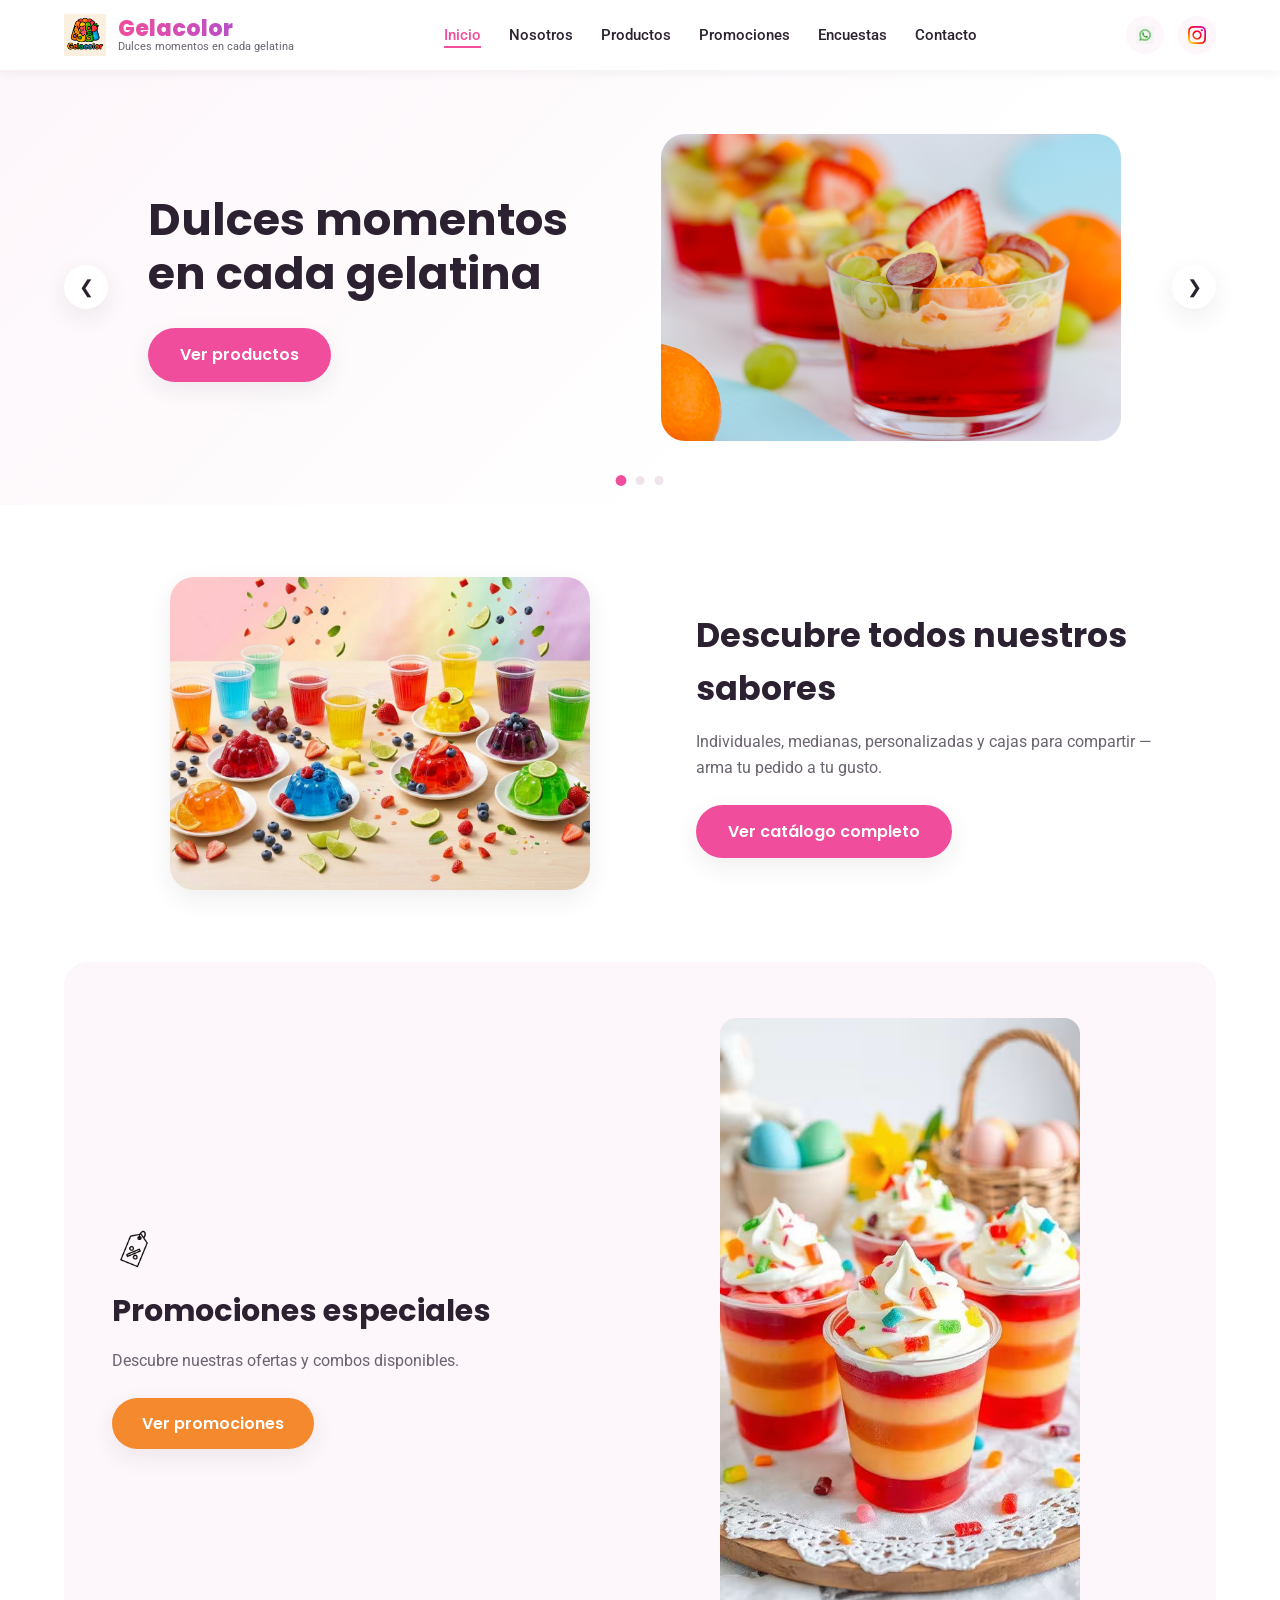
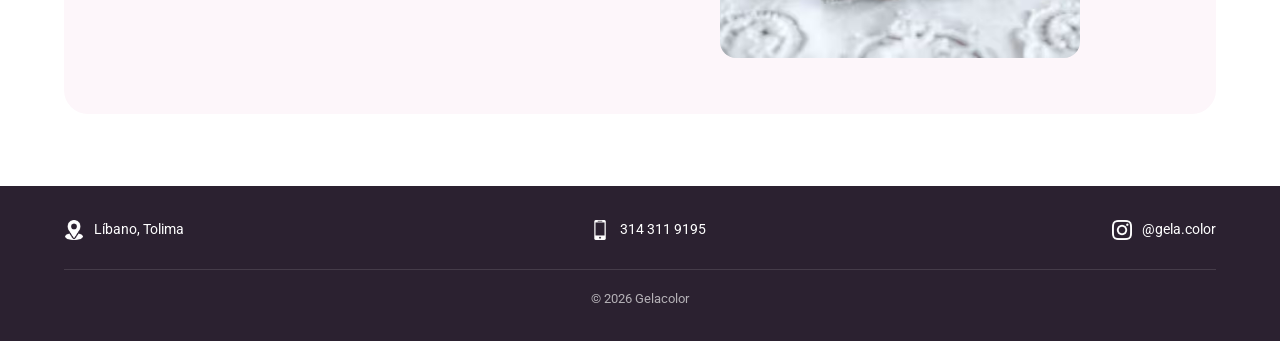
==== index.html @ 1d68e508 "initial commit" ====
<!DOCTYPE html>
<html lang="es">
<head>
  <meta charset="UTF-8">
  <meta name="viewport" content="width=device-width, initial-scale=1.0">
  <title>Gelacolor - Dulces momentos en cada gelatina</title>
  <link rel="icon" type="image/png" href="img/logo.png">
  <link rel="stylesheet" href="style.css">
</head>
<body>

  <!-- ===================== HEADER / NAVBAR ===================== -->
  <header class="header">
    <div class="header__logo-container">
      <!-- IMAGEN: Ícono/logo de gelatina de Gelacolor (ej. logo-gelacolor.png) -->
      <img src="img/logo.png" alt="Logo Gelacolor" class="header__logo-icon">
      <div class="header__brand">
        <a href="index.html" class="header__logo-text">Gelacolor</a>
        <span class="header__slogan">Dulces momentos en cada gelatina</span>
      </div>
    </div>

    <nav class="nav-menu">
      <ul class="nav-menu__list">
        <li class="nav-menu__item"><a href="#inicio" class="nav-menu__link">Inicio</a></li>
        <li class="nav-menu__item"><a href="nosotros.html" class="nav-menu__link">Nosotros</a></li>
        <li class="nav-menu__item"><a href="productos.html" class="nav-menu__link">Productos</a></li>
        <li class="nav-menu__item"><a href="#promociones" class="nav-menu__link">Promociones</a></li>
        <li class="nav-menu__item"><a href="encuestas.html" class="nav-menu__link">Encuestas</a></li>
        <li class="nav-menu__item"><a href="contacto.html" class="nav-menu__link">Contacto</a></li>
      </ul>
    </nav>

    <button class="header__menu-toggle" aria-label="Abrir menú" aria-expanded="false">
      <span class="header__menu-toggle-bar"></span>
      <span class="header__menu-toggle-bar"></span>
      <span class="header__menu-toggle-bar"></span>
    </button>

    <div class="header__social-icons">
      <!-- IMAGEN: Ícono de WhatsApp (ej. icon-whatsapp.svg) -->
      <a href="https://wa.me/573143119195" class="header__social-link" aria-label="WhatsApp" target="_blank" rel="noopener">
        <img src="img/icon-whats.jpg" alt="WhatsApp" class="header__social-icon">
      </a>
      <!-- IMAGEN: Ícono de Instagram (ej. icon-instagram.svg) -->
      <a href="https://www.instagram.com/gela.color/" class="header__social-link" aria-label="Instagram" target="_blank" rel="noopener">
        <img src="img/icon-ig.png " alt="Instagram" class="header__social-icon">
      </a>
    </div>
  </header>

  <main class="main">

    <!-- ===================== SECCIÓN HERO ===================== -->
    <section id="inicio" class="hero-section">
      <button class="hero-section__arrow hero-section__arrow--left" aria-label="Anterior">&#10094;</button>

      <div class="hero-section__content">
        <h1 class="hero-section__title">Dulces momentos en cada gelatina</h1>
        <a href="productos.html" class="hero-section__button">Ver productos</a>
      </div>

      <div class="hero-section__image-container">
        <!-- IMAGEN: Foto principal de gelatina con frutas (fresa y pera) (ej. hero-gelatina.png) -->
        <img src="img/gelatina-con-frutas.jpg" alt="Gelatina con frutas" class="hero-section__image" id="heroImage">
      </div>

      <button class="hero-section__arrow hero-section__arrow--right" aria-label="Siguiente">&#10095;</button>

      <div class="hero-section__dots">
        <span class="hero-section__dot hero-section__dot--active"></span>
        <span class="hero-section__dot"></span>
        <span class="hero-section__dot"></span>
      </div>
    </section>

    <!-- ===================== TEASER DE PRODUCTOS ===================== -->
    <section id="productos" class="productos-teaser js-reveal">
      <div class="productos-teaser__image-container">
        <img src="img/hero-variedad-sabores.jpg" alt="Variedad de gelatinas Gelacolor" class="productos-teaser__image">
      </div>
      <div class="productos-teaser__content">
        <h2 class="productos-teaser__title">Descubre todos nuestros sabores</h2>
        <p class="productos-teaser__text">Individuales, medianas, personalizadas y cajas para compartir — arma tu pedido a tu gusto.</p>
        <a href="productos.html" class="productos-teaser__button">Ver catálogo completo</a>
      </div>
    </section>

    <!-- ===================== PROMOCIONES ESPECIALES ===================== -->
    <section id="promociones" class="promo-section js-reveal">
      <div class="promo-section__content">
        <!-- IMAGEN: Ícono de etiqueta de descuento (ej. icon-descuento.svg) -->
        <img src="img/icon-descuento.png" alt="Ícono de descuento" class="promo-section__icon">
        <h2 class="promo-section__title">Promociones especiales</h2>
        <p class="promo-section__text">Descubre nuestras ofertas y combos disponibles.</p>
        <a href="promociones.html" class="promo-section__button">Ver promociones</a>
      </div>

      <div class="promo-section__image-container">
        <!-- IMAGEN: Foto de productos/gelatinas empacadas (ej. promo-productos.png) -->
        <img src="img/gelatina-promo.avif" alt="Productos empacados Gelacolor" class="promo-section__image">
      </div>
    </section>

  </main>

  <!-- ===================== FOOTER ===================== -->
  <footer id="contacto" class="footer">
    <a href="https://www.google.com/maps/place/4%C2%B055'12.3%22N+75%C2%B003'40.2%22W/@4.9200886,-75.0637416,17z/data=!3m1!4b1!4m4!3m3!8m2!3d4.9200833!4d-75.0611667?entry=ttu&g_ep=EgoyMDI2MDkwOS4wIKXMDSoASAFQAw%3D%3D" class="footer__item" target="_blank" rel="noopener">
      <img src="img/icon-location.png" alt="Ubicación" class="footer__icon">
      <span class="footer__text">Líbano, Tolima</span>
    </a>

    <a href="https://wa.me/573143119195" class="footer__item" target="_blank" rel="noopener">
      <!-- IMAGEN: Ícono de teléfono/WhatsApp (ej. icon-phone.svg) -->
      <img src="img/icon-phone.png" alt="Teléfono" class="footer__icon">
      <span class="footer__text">314 311 9195</span>
    </a>

    <a href="https://www.instagram.com/gela.color/" class="footer__item" target="_blank" rel="noopener">
      <!-- IMAGEN: Ícono de Instagram (ej. icon-instagram.svg) -->
      <img src="img/icon-ig.png" alt="Instagram" class="footer__icon">
      <span class="footer__text">@gela.color</span>
    </a>

    <div class="footer__copyright">
      <span>&copy; 2026 Gelacolor</span>
    </div>
  </footer>

</body>
<script src="script.js"></script>
</html>
---- style.css ----
/* =====================================================
   GELACOLOR — style.css
   Paleta, tipografía y layout según especificación
   ===================================================== */

   @import url('https://fonts.googleapis.com/css2?family=Poppins:wght@600;700;800&family=Roboto:wght@400;500&display=swap');

   :root {
     /* Colores de marca */
     --color-pink: #F04E9C;
     --color-orange: #F5892E;
     --color-yellow: #F5C518;
     --color-green: #6DBE45;
     --color-purple: #9B4FE0;
   
     /* Neutros */
     --color-bg: #FFFFFF;
     --color-bg-soft: #FDF6FA;
     --color-text-dark: #2B2130;
     --color-text-muted: #6B6470;
     --color-white: #FFFFFF;
     --color-border: #F0E4EC;
   
     /* Tipografía */
     --font-heading: 'Poppins', sans-serif;
     --font-body: 'Roboto', sans-serif;
   
     /* Radios y sombras */
     --radius-sm: 8px;
     --radius-md: 16px;
     --radius-lg: 24px;
     --radius-pill: 999px;
     --shadow-soft: 0 8px 24px rgba(43, 33, 48, 0.08);
     --shadow-hover: 0 12px 32px rgba(43, 33, 48, 0.14);
   
     /* Contenedor */
     --container-width: 1200px;
   }
   
   /* ================= RESET BÁSICO ================= */
   *,
   *::before,
   *::after {
     box-sizing: border-box;
     margin: 0;
     padding: 0;
   }
   
   html {
     scroll-behavior: smooth;
   }
   
   body {
     font-family: var(--font-body);
     color: var(--color-text-dark);
     background-color: var(--color-bg);
     line-height: 1.6;
     -webkit-font-smoothing: antialiased;
   }
   
   img {
     max-width: 100%;
     display: block;
   }
   
   ul {
     list-style: none;
   }
   
   a {
     text-decoration: none;
     color: inherit;
   }
   
   button {
     font-family: inherit;
     cursor: pointer;
     border: none;
   }
   
   h1, h2, h3 {
     font-family: var(--font-heading);
     font-weight: 700;
   }
   
   .main {
     overflow-x: hidden;
   }
   
   /* Utilidad de contenedor reutilizada por las secciones */
   .hero-section,
   .products-section,
   .promo-section,
   .footer,
   .header {
     padding-left: 5%;
     padding-right: 5%;
   }
   
   /* ================= HEADER / NAVBAR ================= */
   .header {
     position: sticky;
     top: 0;
     z-index: 100;
     display: flex;
     align-items: center;
     justify-content: space-between;
     gap: 24px;
     background-color: var(--color-white);
     padding-top: 14px;
     padding-bottom: 14px;
     box-shadow: 0 2px 12px rgba(43, 33, 48, 0.06);
     transition: padding 0.25s ease, box-shadow 0.25s ease;
   }

   .header--scrolled {
     padding-top: 8px;
     padding-bottom: 8px;
     box-shadow: 0 4px 18px rgba(43, 33, 48, 0.12);
   }
   
   .header__logo-container {
     display: flex;
     align-items: center;
     gap: 12px;
     flex-shrink: 0;
   }
   
   .header__logo-icon {
     width: 42px;
     height: 42px;
     object-fit: contain;
   }
   
   .header__brand {
     display: flex;
     flex-direction: column;
     line-height: 1.15;
   }
   
   .header__logo-text {
     font-family: var(--font-heading);
     font-weight: 800;
     font-size: 1.4rem;
     background: linear-gradient(90deg, var(--color-pink), var(--color-purple));
     -webkit-background-clip: text;
     background-clip: text;
     color: transparent;
   }
   
   .header__slogan {
     font-size: 0.7rem;
     color: var(--color-text-muted);
   }
   
   .nav-menu__list {
     display: flex;
     align-items: center;
     gap: 28px;
     flex-wrap: wrap;
   }
   
   .nav-menu__link {
     font-size: 0.95rem;
     font-weight: 500;
     color: var(--color-text-dark);
     position: relative;
     padding-bottom: 4px;
     transition: color 0.2s ease;
   }
   
   .nav-menu__link::after {
     content: "";
     position: absolute;
     left: 0;
     bottom: 0;
     width: 0;
     height: 2px;
     background-color: var(--color-pink);
     transition: width 0.25s ease;
   }
   
   .nav-menu__link:hover {
     color: var(--color-pink);
   }
   
   .nav-menu__link:hover::after {
     width: 100%;
   }

   .nav-menu__link--active {
     color: var(--color-pink);
   }

   .nav-menu__link--active::after {
     width: 100%;
   }
   
   .header__social-icons {
     display: flex;
     align-items: center;
     gap: 14px;
     flex-shrink: 0;
   }
   
   .header__social-link {
     display: flex;
     align-items: center;
     justify-content: center;
     width: 38px;
     height: 38px;
     border-radius: var(--radius-pill);
     background-color: var(--color-bg-soft);
     transition: transform 0.2s ease, background-color 0.2s ease;
   }
   
   .header__social-link:hover {
     background-color: var(--color-pink);
     transform: translateY(-2px) scale(1.05);
   }
   
   .header__social-link:hover .header__social-icon {
     filter: brightness(0) invert(1);
   }
   
   .header__social-icon {
     width: 18px;
     height: 18px;
   }

   /* ================= MENÚ HAMBURGUESA (móvil) ================= */
   .header__menu-toggle {
     display: none;
     flex-direction: column;
     justify-content: center;
     gap: 5px;
     width: 34px;
     height: 34px;
     background: transparent;
     padding: 4px;
   }

   .header__menu-toggle-bar {
     display: block;
     width: 100%;
     height: 2px;
     background-color: var(--color-text-dark);
     border-radius: var(--radius-pill);
     transition: transform 0.25s ease, opacity 0.25s ease;
   }

   .header__menu-toggle--open .header__menu-toggle-bar:nth-child(1) {
     transform: translateY(7px) rotate(45deg);
   }

   .header__menu-toggle--open .header__menu-toggle-bar:nth-child(2) {
     opacity: 0;
   }

   .header__menu-toggle--open .header__menu-toggle-bar:nth-child(3) {
     transform: translateY(-7px) rotate(-45deg);
   }
   
   /* ================= HERO SECTION ================= */
   .hero-section {
     display: flex;
     align-items: center;
     justify-content: center;
     gap: 40px;
     position: relative;
     padding-top: 64px;
     padding-bottom: 64px;
     background: linear-gradient(135deg, var(--color-bg-soft) 0%, var(--color-bg) 65%);
   }
   
   .hero-section__content {
     max-width: 480px;
     flex: 1 1 400px;
     text-align: left;
   }
   
   .hero-section__title {
     font-size: clamp(1.9rem, 3.5vw, 2.8rem);
     line-height: 1.2;
     margin-bottom: 28px;
     color: var(--color-text-dark);
   }
   
   .hero-section__button {
     display: inline-block;
     background-color: var(--color-pink);
     color: var(--color-white);
     font-family: var(--font-heading);
     font-weight: 600;
     font-size: 1rem;
     padding: 14px 32px;
     border-radius: var(--radius-pill);
     box-shadow: var(--shadow-soft);
     transition: transform 0.2s ease, box-shadow 0.2s ease, background-color 0.2s ease;
   }
   
   .hero-section__button:hover {
     background-color: var(--color-purple);
     transform: translateY(-2px);
     box-shadow: var(--shadow-hover);
   }
   
   .hero-section__image-container {
     flex: 1 1 420px;
     display: flex;
     justify-content: center;
   }
   
   .hero-section__image {
     width: 100%;
     max-width: 460px;
     border-radius: var(--radius-lg);
     transition: opacity 0.35s ease;
   }
   
   .hero-section__arrow {
     background-color: var(--color-white);
     color: var(--color-text-dark);
     width: 44px;
     height: 44px;
     border-radius: var(--radius-pill);
     box-shadow: var(--shadow-soft);
     font-size: 1.1rem;
     display: flex;
     align-items: center;
     justify-content: center;
     flex-shrink: 0;
     transition: background-color 0.2s ease, color 0.2s ease;
   }
   
   .hero-section__arrow:hover {
     background-color: var(--color-pink);
     color: var(--color-white);
   }
   
   .hero-section__dots {
     position: absolute;
     bottom: 20px;
     left: 50%;
     transform: translateX(-50%);
     display: flex;
     gap: 10px;
   }
   
   .hero-section__dot {
     width: 9px;
     height: 9px;
     border-radius: var(--radius-pill);
     background-color: var(--color-border);
     transition: background-color 0.2s ease, transform 0.2s ease;
   }
   
   .hero-section__dot--active {
     background-color: var(--color-pink);
     transform: scale(1.2);
   }
   
   /* ================= PRODUCTOS DESTACADOS ================= */
   .products-section {
     padding-top: 72px;
     padding-bottom: 72px;
     text-align: center;
   }
   
   .products-section__title {
     font-size: clamp(1.6rem, 2.6vw, 2.1rem);
     margin-bottom: 40px;
     position: relative;
     display: inline-block;
   }
   
   .products-section__title::after {
     content: "";
     display: block;
     width: 60px;
     height: 4px;
     border-radius: var(--radius-pill);
     background: linear-gradient(90deg, var(--color-pink), var(--color-orange));
     margin: 12px auto 0;
   }
   
   .products-section__grid {
     display: grid;
     grid-template-columns: repeat(4, 1fr);
     gap: 28px;
     max-width: var(--container-width);
     margin: 0 auto;
   }
   
   .product-card {
     background-color: var(--color-white);
     border: 1px solid var(--color-border);
     border-radius: var(--radius-md);
     padding: 24px 20px 28px;
     box-shadow: var(--shadow-soft);
     text-align: center;
     transition: transform 0.25s ease, box-shadow 0.25s ease, opacity 0.5s ease;
   }
   
   .product-card:hover {
     transform: translateY(-6px);
     box-shadow: var(--shadow-hover);
   }
   
   .product-card__image {
     width: 100%;
     aspect-ratio: 1 / 1;
     object-fit: cover;
     border-radius: var(--radius-sm);
     margin-bottom: 16px;
   }
   
   .product-card__name {
     font-size: 1.15rem;
     margin-bottom: 6px;
   }
   
   .product-card__description {
     font-size: 0.88rem;
     color: var(--color-text-muted);
     margin-bottom: 14px;
     min-height: 40px;
   }
   
   .product-card__price {
     display: block;
     font-family: var(--font-heading);
     font-weight: 700;
     color: var(--color-green);
     font-size: 1.05rem;
     margin-bottom: 16px;
   }
   
   .product-card__button {
     background-color: transparent;
     color: var(--color-pink);
     border: 2px solid var(--color-pink);
     font-weight: 600;
     font-size: 0.88rem;
     padding: 10px 26px;
     border-radius: var(--radius-pill);
     transition: background-color 0.2s ease, color 0.2s ease;
   }
   
   .product-card__button:hover {
     background-color: var(--color-pink);
     color: var(--color-white);
   }
   
   /* ================= PROMOCIONES ESPECIALES ================= */
   .promo-section {
     display: flex;
     align-items: center;
     justify-content: space-between;
     gap: 40px;
     flex-wrap: wrap;
     background-color: var(--color-bg-soft);
     border-radius: var(--radius-lg);
     margin: 0 5% 72px;
     padding: 56px 48px;
   }
   
   .promo-section__content {
     flex: 1 1 380px;
     max-width: 480px;
   }
   
   .promo-section__icon {
     width: 44px;
     height: 44px;
     margin-bottom: 16px;
   }
   
   .promo-section__title {
     font-size: clamp(1.4rem, 2.4vw, 1.9rem);
     margin-bottom: 12px;
   }
   
   .promo-section__text {
     color: var(--color-text-muted);
     margin-bottom: 24px;
   }
   
   .promo-section__button {
     display: inline-block;
     background-color: var(--color-orange);
     color: var(--color-white);
     font-family: var(--font-heading);
     font-weight: 600;
     padding: 13px 30px;
     border-radius: var(--radius-pill);
     box-shadow: var(--shadow-soft);
     transition: transform 0.2s ease, background-color 0.2s ease;
   }
   
   .promo-section__button:hover {
     background-color: var(--color-yellow);
     color: var(--color-text-dark);
     transform: translateY(-2px);
   }
   
   .promo-section__image-container {
     flex: 1 1 340px;
     display: flex;
     justify-content: center;
   }
   
   .promo-section__image {
     width: 100%;
     max-width: 360px;
     border-radius: var(--radius-md);
   }
   
   /* ================= FOOTER ================= */
   .footer {
     display: flex;
     align-items: center;
     justify-content: space-between;
     flex-wrap: wrap;
     gap: 20px;
     background-color: var(--color-text-dark);
     color: var(--color-white);
     padding-top: 32px;
     padding-bottom: 32px;
   }
   
   .footer__item {
     display: flex;
     align-items: center;
     gap: 10px;
   }
   
   .footer__icon {
     width: 20px;
     height: 20px;
     filter: brightness(0) invert(1);
   }
   
   .footer__text {
     font-size: 0.9rem;
   }
   
   .footer__copyright {
     font-size: 0.82rem;
     color: rgba(255, 255, 255, 0.65);
     width: 100%;
     text-align: center;
     border-top: 1px solid rgba(255, 255, 255, 0.12);
     padding-top: 18px;
     margin-top: 8px;
   }
   
   /* =====================================================
      RESPONSIVE — TABLET (≤768px)
      ===================================================== */
   @media (max-width: 768px) {
     .header {
       flex-wrap: wrap;
       row-gap: 12px;
     }
   
     .nav-menu {
       order: 3;
       width: 100%;
       max-height: 0;
       overflow: hidden;
       transition: max-height 0.3s ease;
     }

     .nav-menu--open {
       max-height: 300px;
     }

     .header__menu-toggle {
       display: flex;
     }
   
     .nav-menu__list {
       justify-content: center;
       gap: 16px;
       row-gap: 8px;
       padding: 16px 0;
       flex-direction: column;
       align-items: center;
     }
   
     .hero-section {
       flex-direction: column;
       text-align: center;
       padding-top: 48px;
       padding-bottom: 72px;
     }
   
     .hero-section__content {
       order: 2;
       text-align: center;
       max-width: 100%;
       flex: none;
       width: 100%;
     }
   
     .hero-section__image-container {
       order: 1;
       flex: none;
       width: 100%;
     }
   
     .hero-section__arrow {
       display: none;
     }
   
     .products-section__grid {
       grid-template-columns: repeat(2, 1fr);
     }
   
     .promo-section {
       flex-direction: column;
       text-align: center;
       padding: 40px 28px;
     }
   
     .promo-section__content {
       max-width: 100%;
     }
   
     .footer {
       justify-content: center;
       text-align: center;
     }
   }
   
   /* =====================================================
      RESPONSIVE — MÓVIL (≤480px)
      ===================================================== */
   @media (max-width: 480px) {
     .header {
       padding-top: 12px;
       padding-bottom: 12px;
     }
   
     .header__slogan {
       display: none;
     }
   
     .nav-menu__list {
       gap: 12px;
       font-size: 0.85rem;
     }
   
     .header__social-icons {
       gap: 10px;
     }
   
     .hero-section__button,
     .promo-section__button {
       width: 100%;
       text-align: center;
     }
   
     .products-section__grid {
       grid-template-columns: 1fr;
     }
   
     .promo-section {
       margin-left: 4%;
       margin-right: 4%;
       padding: 32px 20px;
     }
   
     .footer {
       flex-direction: column;
       align-items: flex-start;
       padding-left: 8%;
     }
   
     .footer__copyright {
       text-align: left;
     }
   }
   
   /* =====================================================
      ANIMACIÓN AL HACER SCROLL (js-reveal)
      Usada por script.js para hacer aparecer secciones y
      tarjetas de producto con fade + slide-up al llegar a
      ellas. Las tarjetas reciben además un pequeño retraso
      escalonado (transition-delay) asignado desde el JS.
      ===================================================== */
   .js-reveal {
     opacity: 0;
     transform: translateY(24px);
     transition: opacity 0.6s ease, transform 0.6s ease;
   }

   .js-reveal--visible {
     opacity: 1;
     transform: translateY(0);
   }

   @media (prefers-reduced-motion: reduce) {
     .js-reveal {
       opacity: 1;
       transform: none;
       transition: none;
     }
   }

   /* =====================================================
      TEASER DE PRODUCTOS (reemplaza a "Productos destacados")
      Franja breve que invita a ver el catálogo completo en
      productos.html, en vez de repetir las tarjetas ahí.
      ===================================================== */
   .productos-teaser {
     display: flex;
     align-items: center;
     justify-content: space-between;
     gap: 40px;
     flex-wrap: wrap;
     max-width: var(--container-width);
     margin: 72px auto;
     padding: 0 5%;
   }

   .productos-teaser__image-container {
     flex: 1 1 380px;
     display: flex;
     justify-content: center;
   }

   .productos-teaser__image {
     width: 100%;
     max-width: 420px;
     border-radius: var(--radius-lg);
     box-shadow: var(--shadow-soft);
   }

   .productos-teaser__content {
     flex: 1 1 380px;
     max-width: 480px;
   }

   .productos-teaser__title {
     font-size: clamp(1.5rem, 2.6vw, 2.1rem);
     color: var(--color-text-dark);
     margin-bottom: 14px;
   }

   .productos-teaser__text {
     color: var(--color-text-muted);
     margin-bottom: 24px;
     line-height: 1.6;
   }

   .productos-teaser__button {
     display: inline-block;
     background-color: var(--color-pink);
     color: var(--color-white);
     font-family: var(--font-heading);
     font-weight: 600;
     padding: 14px 32px;
     border-radius: var(--radius-pill);
     box-shadow: var(--shadow-soft);
     transition: transform 0.2s ease, box-shadow 0.2s ease, background-color 0.2s ease;
   }

   .productos-teaser__button:hover {
     background-color: var(--color-purple);
     transform: translateY(-2px);
     box-shadow: var(--shadow-hover);
   }

   @media (max-width: 768px) {
     .productos-teaser {
       flex-direction: column;
       text-align: center;
       margin: 56px auto;
     }
   }

   /* =====================================================
      SELECTOR DE CANTIDAD + BOTÓN "AGREGAR AL PEDIDO"
      Compartido por las tarjetas de productos.html y
      promociones.html (misma apariencia en ambas).
      ===================================================== */
   .producto-card__cantidad,
   .promocion-card__cantidad {
     display: flex;
     align-items: center;
     justify-content: center;
     gap: 16px;
     margin-bottom: 14px;
   }

   .cantidad-btn {
     width: 30px;
     height: 30px;
     border-radius: var(--radius-pill);
     background-color: var(--color-bg-soft);
     color: var(--color-text-dark);
     font-size: 1.1rem;
     font-weight: 700;
     display: flex;
     align-items: center;
     justify-content: center;
     transition: background-color 0.2s ease, color 0.2s ease;
   }

   .cantidad-btn:hover {
     background-color: var(--color-pink);
     color: var(--color-white);
   }

   .cantidad-valor {
     min-width: 20px;
     text-align: center;
     font-family: var(--font-heading);
     font-weight: 700;
     color: var(--color-text-dark);
   }

   .producto-card__agregar,
   .promocion-card__agregar {
     background-color: var(--color-green);
     color: var(--color-white);
     font-family: var(--font-heading);
     font-weight: 600;
     font-size: 0.9rem;
     padding: 11px 20px;
     border-radius: var(--radius-pill);
     box-shadow: var(--shadow-soft);
     transition: transform 0.2s ease, box-shadow 0.2s ease, background-color 0.2s ease;
     margin-top: auto;
     width: 100%;
   }

   .producto-card__agregar:hover,
   .promocion-card__agregar:hover {
     background-color: #58a038;
     transform: translateY(-2px);
     box-shadow: var(--shadow-hover);
   }

   .producto-card__agregar--agregado,
   .promocion-card__agregar--agregado {
     background-color: var(--color-purple);
   }

   /* =====================================================
      CARRITO FLOTANTE + PANEL
      Compartido por productos.html y promociones.html,
      controlado por carrito.js.
      ===================================================== */
   .carrito-flotante {
     position: fixed;
     bottom: 24px;
     right: 24px;
     z-index: 200;
     width: 58px;
     height: 58px;
     border-radius: var(--radius-pill);
     background-color: var(--color-pink);
     color: var(--color-white);
     font-size: 1.5rem;
     display: flex;
     align-items: center;
     justify-content: center;
     box-shadow: var(--shadow-hover);
     transition: transform 0.2s ease, background-color 0.2s ease;
   }

   .carrito-flotante:hover {
     background-color: var(--color-purple);
     transform: translateY(-3px);
   }

   .carrito-flotante__contador {
     position: absolute;
     top: -4px;
     right: -4px;
     background-color: var(--color-green);
     color: var(--color-white);
     font-family: var(--font-heading);
     font-weight: 700;
     font-size: 0.72rem;
     min-width: 20px;
     height: 20px;
     border-radius: var(--radius-pill);
     display: flex;
     align-items: center;
     justify-content: center;
     padding: 0 4px;
     border: 2px solid var(--color-white);
   }

   .carrito-panel {
     position: fixed;
     top: 0;
     right: -100%;
     width: min(360px, 100%);
     height: 100%;
     background-color: var(--color-white);
     box-shadow: -8px 0 24px rgba(43, 33, 48, 0.14);
     z-index: 300;
     display: flex;
     flex-direction: column;
     padding: 28px 24px;
     transition: right 0.35s ease;
   }

   .carrito-panel--abierto {
     right: 0;
   }

   .carrito-panel__header {
     display: flex;
     align-items: center;
     justify-content: space-between;
     margin-bottom: 20px;
   }

   .carrito-panel__header h3 {
     font-size: 1.3rem;
     color: var(--color-text-dark);
   }

   .carrito-panel__cerrar {
     background: transparent;
     font-size: 1.6rem;
     line-height: 1;
     color: var(--color-text-muted);
     transition: color 0.2s ease;
   }

   .carrito-panel__cerrar:hover {
     color: var(--color-pink);
   }

   .carrito-panel__lista {
     flex: 1;
     overflow-y: auto;
     margin-bottom: 16px;
   }

   .carrito-panel__item {
     display: flex;
     align-items: center;
     justify-content: space-between;
     gap: 10px;
     padding: 12px 0;
     border-bottom: 1px solid var(--color-border);
   }

   .carrito-panel__item-info {
     display: flex;
     flex-direction: column;
   }

   .carrito-panel__item-nombre {
     font-weight: 600;
     color: var(--color-text-dark);
     font-size: 0.92rem;
   }

   .carrito-panel__item-detalle {
     font-size: 0.8rem;
     color: var(--color-text-muted);
   }

   .carrito-panel__item-quitar {
     background: transparent;
     color: var(--color-text-muted);
     font-size: 1.2rem;
     line-height: 1;
     transition: color 0.2s ease;
   }

   .carrito-panel__item-quitar:hover {
     color: var(--color-pink);
   }

   .carrito-panel__vacio {
     color: var(--color-text-muted);
     text-align: center;
     margin-top: 40px;
   }

   .carrito-panel__enviar {
     background-color: var(--color-green);
     color: var(--color-white);
     font-family: var(--font-heading);
     font-weight: 600;
     padding: 14px;
     border-radius: var(--radius-pill);
     box-shadow: var(--shadow-soft);
     transition: transform 0.2s ease, box-shadow 0.2s ease, background-color 0.2s ease, opacity 0.2s ease;
   }

   .carrito-panel__enviar:hover {
     background-color: #58a038;
     transform: translateY(-2px);
   }

   .carrito-panel__enviar:disabled {
     opacity: 0.5;
     cursor: not-allowed;
     transform: none;
   }

   @media (max-width: 480px) {
     .carrito-panel {
       padding: 24px 18px;
     }
   }
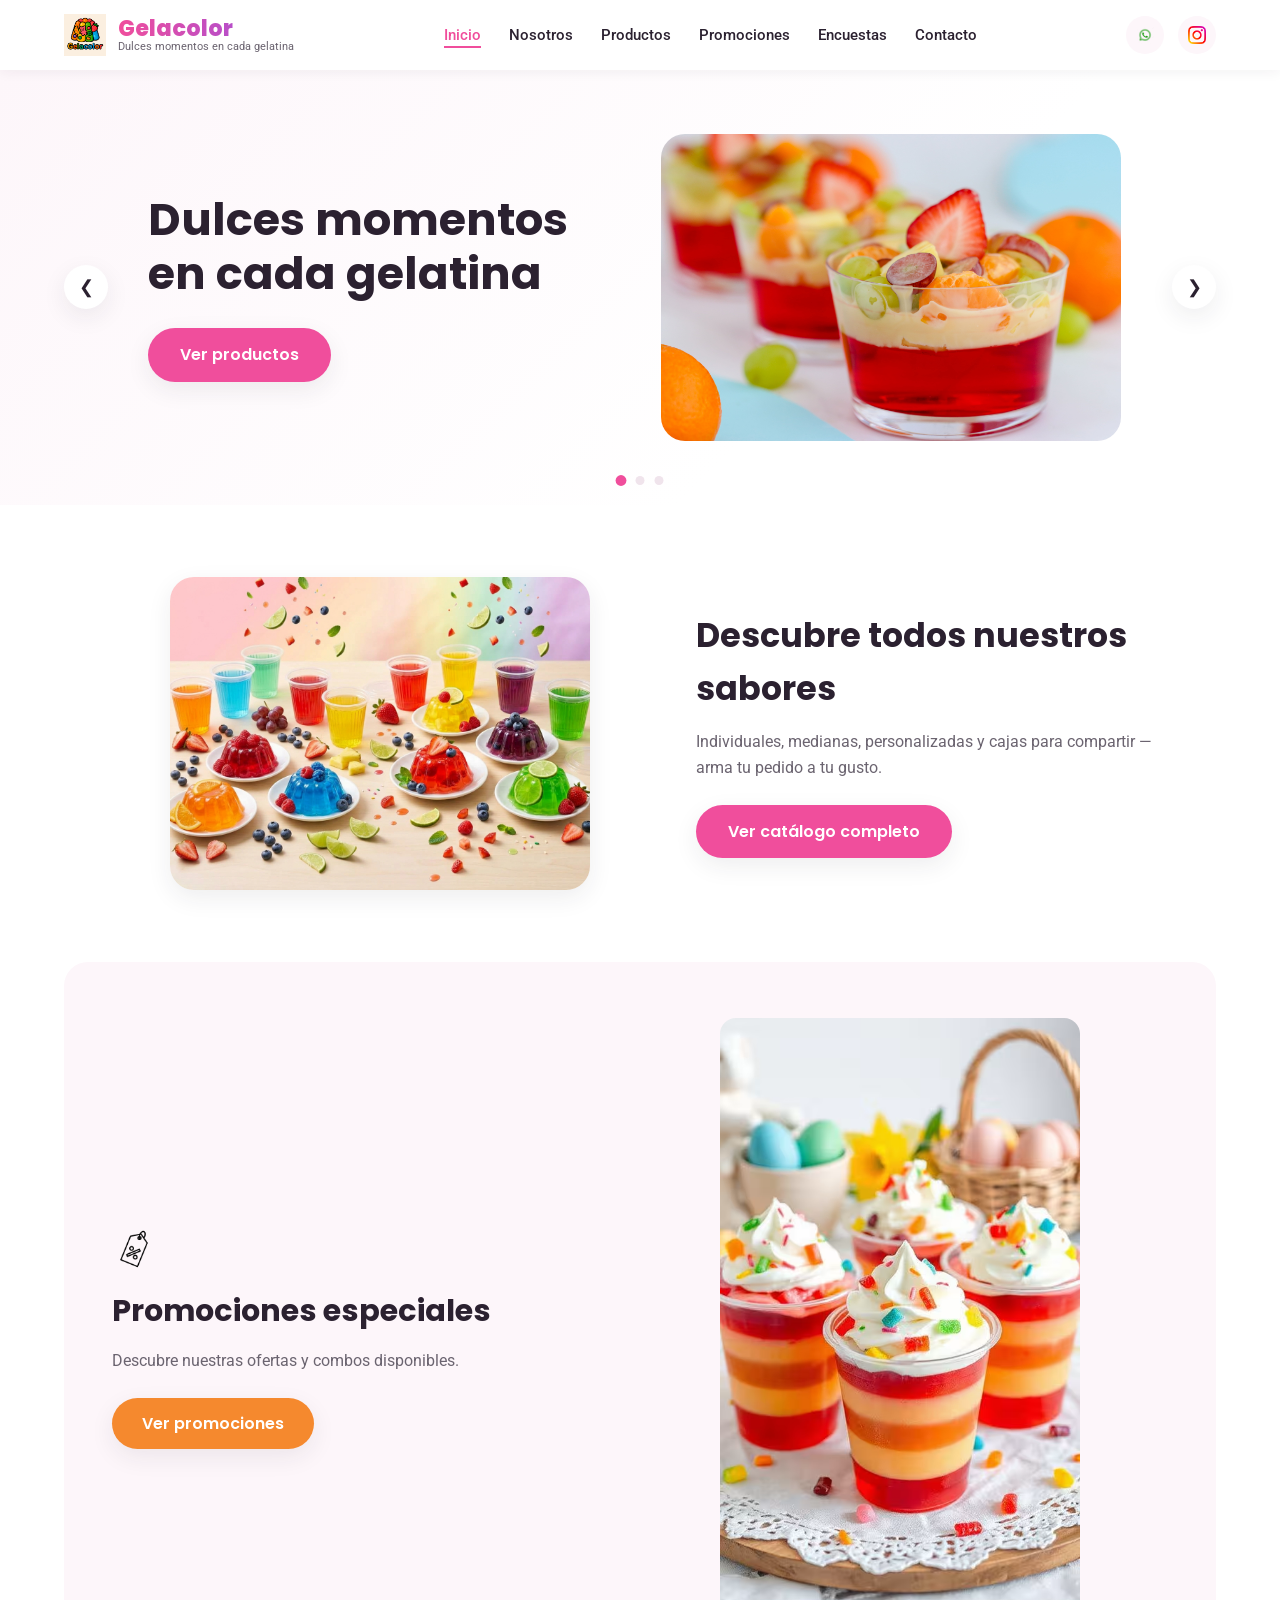
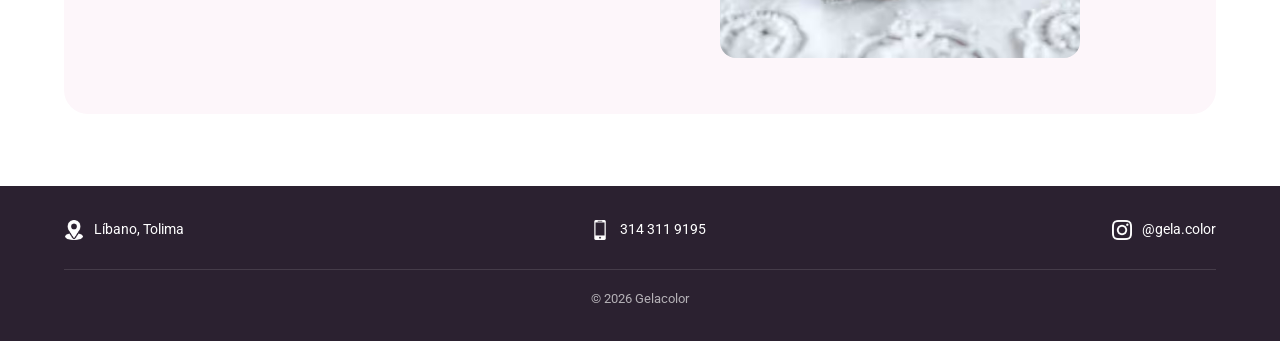
==== commit c27ec19c: "Update icon whatsapp" ====
--- a/index.html
+++ b/index.html
@@ -4,7 +4,6 @@
   <meta charset="UTF-8">
   <meta name="viewport" content="width=device-width, initial-scale=1.0">
   <title>Gelacolor - Dulces momentos en cada gelatina</title>
-  <link rel="icon" type="image/png" href="img/logo.png">
   <link rel="stylesheet" href="style.css">
 </head>
 <body>
@@ -26,8 +25,8 @@
         <li class="nav-menu__item"><a href="nosotros.html" class="nav-menu__link">Nosotros</a></li>
         <li class="nav-menu__item"><a href="productos.html" class="nav-menu__link">Productos</a></li>
         <li class="nav-menu__item"><a href="#promociones" class="nav-menu__link">Promociones</a></li>
-        <li class="nav-menu__item"><a href="encuestas.html" class="nav-menu__link">Encuestas</a></li>
-        <li class="nav-menu__item"><a href="contacto.html" class="nav-menu__link">Contacto</a></li>
+        <li class="nav-menu__item"><a href="#encuestas" class="nav-menu__link">Encuestas</a></li>
+        <li class="nav-menu__item"><a href="#contacto" class="nav-menu__link">Contacto</a></li>
       </ul>
     </nav>
 
@@ -40,7 +39,7 @@
     <div class="header__social-icons">
       <!-- IMAGEN: Ícono de WhatsApp (ej. icon-whatsapp.svg) -->
       <a href="https://wa.me/573143119195" class="header__social-link" aria-label="WhatsApp" target="_blank" rel="noopener">
-        <img src="img/icon-whats.jpg" alt="WhatsApp" class="header__social-icon">
+        <img src="img/icon-whats.png" alt="WhatsApp" class="header__social-icon">
       </a>
       <!-- IMAGEN: Ícono de Instagram (ej. icon-instagram.svg) -->
       <a href="https://www.instagram.com/gela.color/" class="header__social-link" aria-label="Instagram" target="_blank" rel="noopener">
@@ -56,7 +55,7 @@
       <button class="hero-section__arrow hero-section__arrow--left" aria-label="Anterior">&#10094;</button>
 
       <div class="hero-section__content">
-        <h1 class="hero-section__title">Dulces momentos en cada gelatina</h1>
+        <h1 class="hero-section__title" id="heroTitle">Dulces momentos en cada gelatina</h1>
         <a href="productos.html" class="hero-section__button">Ver productos</a>
       </div>
 
--- a/style.css
+++ b/style.css
@@ -284,6 +284,7 @@
      line-height: 1.2;
      margin-bottom: 28px;
      color: var(--color-text-dark);
+     transition: opacity 0.35s ease;
    }
    
    .hero-section__button {
